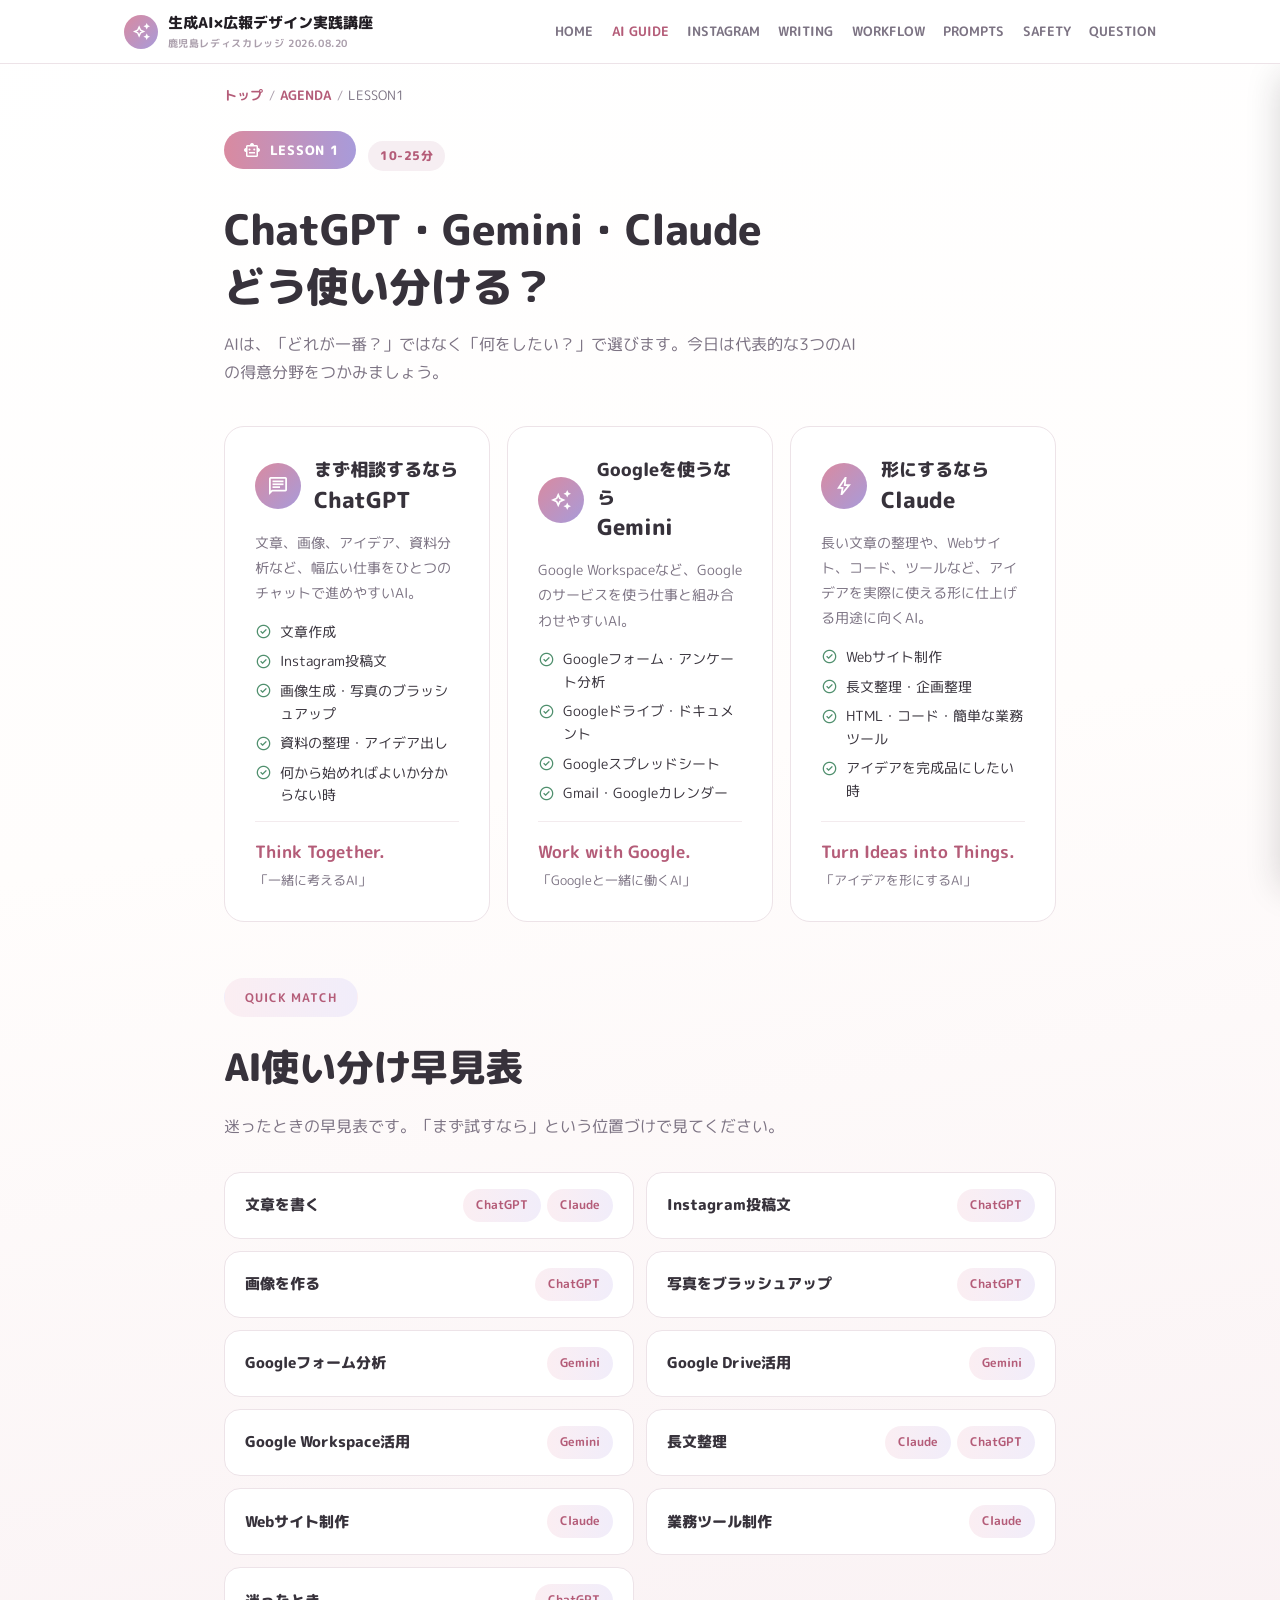
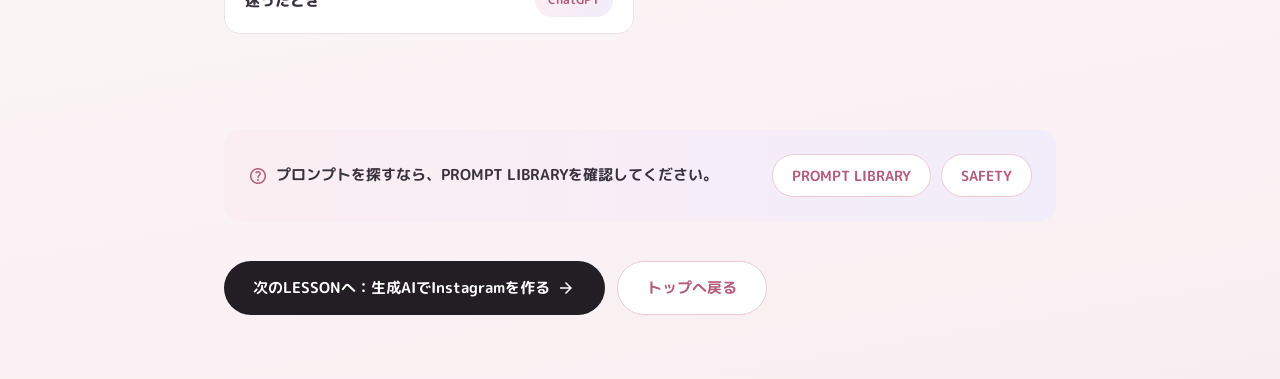
==== courses/01-ai-guide.html @ af12abef "v2" ====
<!DOCTYPE html>
<html lang="ja">
<head>
<meta charset="UTF-8">
<meta name="viewport" content="width=device-width, initial-scale=1.0, viewport-fit=cover">
<title>LESSON1 ChatGPT・Gemini・Claude どう使い分ける？ | 生成AI×広報デザイン実践講座（鹿児島レディスカレッジ）</title>
<link rel="preconnect" href="https://fonts.googleapis.com">
<link href="https://fonts.googleapis.com/css2?family=M+PLUS+Rounded+1c:wght@400;500;700;800&family=Material+Symbols+Outlined" rel="stylesheet">
<link rel="stylesheet" href="../style.css">
</head>
<body>

  <!-- ===== オープニング演出（sessionStorageで1回だけ表示） ===== -->
  <div id="splash" class="splash-overlay" role="dialog" aria-label="オープニング">
    <p class="splash-text">LESSON 1<span class="splash-sub">ChatGPT・Gemini・Claude どう使い分ける？</span></p>
  </div>

  <div id="copy-announcer" aria-live="polite" class="sr-only"></div>

  <header class="site-header">
    <div class="wrap">
      <a href="../index.html" class="site-logo">
        <span class="logo-icon"><span class="material-symbols-outlined" aria-hidden="true">auto_awesome</span></span>
        <span>生成AI×広報デザイン実践講座<span class="sub">鹿児島レディスカレッジ 2026.08.20</span></span>
      </a>
      <nav class="header-nav" aria-label="メインメニュー">
        <a href="../index.html">HOME</a>
        <a href="01-ai-guide.html" class="active">AI GUIDE</a>
        <a href="02-instagram.html">INSTAGRAM</a>
        <a href="03-writing.html">WRITING</a>
        <a href="04-workflow.html">WORKFLOW</a>
        <a href="../index.html#prompts">PROMPTS</a>
        <a href="../index.html#safety">SAFETY</a>
        <a href="../index.html#question">QUESTION</a>
      </nav>
      <button type="button" id="menuBtn" class="menu-btn" aria-expanded="false" aria-controls="mobileNav" aria-label="メニューを開く">
        <span class="material-symbols-outlined" aria-hidden="true">menu</span>
      </button>
    </div>
  </header>

  <div id="navOverlay" class="nav-overlay"></div>
  <nav id="mobileNav" class="mobile-nav" aria-label="モバイルメニュー">
    <div style="display:flex;justify-content:flex-end;margin-bottom:1rem;">
      <button type="button" id="navCloseBtn" class="menu-btn" aria-label="メニューを閉じる">
        <span class="material-symbols-outlined" aria-hidden="true">close</span>
      </button>
    </div>
    <a href="../index.html"><span class="material-symbols-outlined" aria-hidden="true">home</span>HOME</a>
    <a href="../index.html#agenda"><span class="material-symbols-outlined" aria-hidden="true">schedule</span>AGENDA</a>
    <a href="01-ai-guide.html"><span class="material-symbols-outlined" aria-hidden="true">smart_toy</span>AI GUIDE</a>
    <a href="02-instagram.html"><span class="material-symbols-outlined" aria-hidden="true">photo_camera</span>INSTAGRAM</a>
    <a href="03-writing.html"><span class="material-symbols-outlined" aria-hidden="true">edit_note</span>WRITING</a>
    <a href="04-workflow.html"><span class="material-symbols-outlined" aria-hidden="true">groups</span>WORKFLOW</a>
    <a href="05-improve.html"><span class="material-symbols-outlined" aria-hidden="true">trending_up</span>自分の仕事を改善</a>
    <a href="../index.html#prompts"><span class="material-symbols-outlined" aria-hidden="true">content_copy</span>PROMPT LIBRARY</a>
    <a href="../index.html#safety"><span class="material-symbols-outlined" aria-hidden="true">shield</span>SAFETY</a>
    <a href="../index.html#question"><span class="material-symbols-outlined" aria-hidden="true">help</span>QUESTION</a>
  </nav>

  <div class="wrap">
    <p class="breadcrumb">
      <a href="../index.html">トップ</a><span class="sep">/</span>
      <a href="../index.html#agenda">AGENDA</a><span class="sep">/</span>
      <span>LESSON1</span>
    </p>
  </div>

  <section class="course-hero">
    <div class="wrap">
      <span class="course-num-badge"><span class="material-symbols-outlined" aria-hidden="true">smart_toy</span>LESSON 1</span>
      <span class="agenda-time">10-25分</span>
      <h1>ChatGPT・Gemini・Claude<br>どう使い分ける？</h1>
      <p class="section-lead" style="margin-top:1rem;">AIは、「どれが一番？」ではなく「何をしたい？」で選びます。今日は代表的な3つのAIの得意分野をつかみましょう。</p>
    </div>
  </section>

  <div class="wrap">
    <div class="grid grid-3 reveal">
      <div class="card card-hover ai-card">
        <div class="ai-card-head">
          <span class="material-symbols-outlined" aria-hidden="true">chat</span>
          <h3>まず相談するなら<span class="name">ChatGPT</span></h3>
        </div>
        <p class="desc">文章、画像、アイデア、資料分析など、幅広い仕事をひとつのチャットで進めやすいAI。</p>
        <ul class="use-list">
          <li><span class="material-symbols-outlined" aria-hidden="true">check_circle</span>文章作成</li>
          <li><span class="material-symbols-outlined" aria-hidden="true">check_circle</span>Instagram投稿文</li>
          <li><span class="material-symbols-outlined" aria-hidden="true">check_circle</span>画像生成・写真のブラッシュアップ</li>
          <li><span class="material-symbols-outlined" aria-hidden="true">check_circle</span>資料の整理・アイデア出し</li>
          <li><span class="material-symbols-outlined" aria-hidden="true">check_circle</span>何から始めればよいか分からない時</li>
        </ul>
        <div class="key-phrase">
          <p class="en">Think Together.</p>
          <p class="jp">「一緒に考えるAI」</p>
        </div>
      </div>

      <div class="card card-hover ai-card">
        <div class="ai-card-head">
          <span class="material-symbols-outlined" aria-hidden="true">auto_awesome</span>
          <h3>Googleを使うなら<span class="name">Gemini</span></h3>
        </div>
        <p class="desc">Google Workspaceなど、Googleのサービスを使う仕事と組み合わせやすいAI。</p>
        <ul class="use-list">
          <li><span class="material-symbols-outlined" aria-hidden="true">check_circle</span>Googleフォーム・アンケート分析</li>
          <li><span class="material-symbols-outlined" aria-hidden="true">check_circle</span>Googleドライブ・ドキュメント</li>
          <li><span class="material-symbols-outlined" aria-hidden="true">check_circle</span>Googleスプレッドシート</li>
          <li><span class="material-symbols-outlined" aria-hidden="true">check_circle</span>Gmail・Googleカレンダー</li>
        </ul>
        <div class="key-phrase">
          <p class="en">Work with Google.</p>
          <p class="jp">「Googleと一緒に働くAI」</p>
        </div>
      </div>

      <div class="card card-hover ai-card">
        <div class="ai-card-head">
          <span class="material-symbols-outlined" aria-hidden="true">bolt</span>
          <h3>形にするなら<span class="name">Claude</span></h3>
        </div>
        <p class="desc">長い文章の整理や、Webサイト、コード、ツールなど、アイデアを実際に使える形に仕上げる用途に向くAI。</p>
        <ul class="use-list">
          <li><span class="material-symbols-outlined" aria-hidden="true">check_circle</span>Webサイト制作</li>
          <li><span class="material-symbols-outlined" aria-hidden="true">check_circle</span>長文整理・企画整理</li>
          <li><span class="material-symbols-outlined" aria-hidden="true">check_circle</span>HTML・コード・簡単な業務ツール</li>
          <li><span class="material-symbols-outlined" aria-hidden="true">check_circle</span>アイデアを完成品にしたい時</li>
        </ul>
        <div class="key-phrase">
          <p class="en">Turn Ideas into Things.</p>
          <p class="jp">「アイデアを形にするAI」</p>
        </div>
      </div>
    </div>

    <section id="match" class="block">
      <div class="section-head reveal">
        <p class="badge badge-solid">Quick Match</p>
        <h2 class="section-title">AI使い分け早見表</h2>
        <p class="section-lead">迷ったときの早見表です。「まず試すなら」という位置づけで見てください。</p>
      </div>
      <div class="match-grid reveal">
        <div class="match-card"><span class="match-task">文章を書く</span><span class="match-ai"><span class="tool-pill">ChatGPT</span><span class="tool-pill">Claude</span></span></div>
        <div class="match-card"><span class="match-task">Instagram投稿文</span><span class="match-ai"><span class="tool-pill">ChatGPT</span></span></div>
        <div class="match-card"><span class="match-task">画像を作る</span><span class="match-ai"><span class="tool-pill">ChatGPT</span></span></div>
        <div class="match-card"><span class="match-task">写真をブラッシュアップ</span><span class="match-ai"><span class="tool-pill">ChatGPT</span></span></div>
        <div class="match-card"><span class="match-task">Googleフォーム分析</span><span class="match-ai"><span class="tool-pill">Gemini</span></span></div>
        <div class="match-card"><span class="match-task">Google Drive活用</span><span class="match-ai"><span class="tool-pill">Gemini</span></span></div>
        <div class="match-card"><span class="match-task">Google Workspace活用</span><span class="match-ai"><span class="tool-pill">Gemini</span></span></div>
        <div class="match-card"><span class="match-task">長文整理</span><span class="match-ai"><span class="tool-pill">Claude</span><span class="tool-pill">ChatGPT</span></span></div>
        <div class="match-card"><span class="match-task">Webサイト制作</span><span class="match-ai"><span class="tool-pill">Claude</span></span></div>
        <div class="match-card"><span class="match-task">業務ツール制作</span><span class="match-ai"><span class="tool-pill">Claude</span></span></div>
        <div class="match-card"><span class="match-task">迷ったとき</span><span class="match-ai"><span class="tool-pill">ChatGPT</span></span></div>
      </div>
    </section>

    <div class="help-banner">
      <p><span class="material-symbols-outlined" aria-hidden="true">help</span>プロンプトを探すなら、PROMPT LIBRARYを確認してください。</p>
      <div style="display:flex;gap:0.6rem;flex-wrap:wrap;">
        <a href="../index.html#prompts" class="btn btn-outline btn-sm">PROMPT LIBRARY</a>
        <a href="../index.html#safety" class="btn btn-outline btn-sm">SAFETY</a>
      </div>
    </div>

    <div class="page-nav">
      <a href="02-instagram.html" class="btn btn-primary">次のLESSONへ：生成AIでInstagramを作る<span class="material-symbols-outlined" aria-hidden="true">arrow_forward</span></a>
      <a href="../index.html" class="btn btn-outline">トップへ戻る</a>
    </div>
  </div>

  <nav class="bottom-nav" aria-label="下部メニュー">
    <a href="../index.html"><span class="material-symbols-outlined" aria-hidden="true">home</span>HOME</a>
    <a href="01-ai-guide.html" class="active"><span class="material-symbols-outlined" aria-hidden="true">smart_toy</span>AI GUIDE</a>
    <a href="../index.html#prompts"><span class="material-symbols-outlined" aria-hidden="true">content_copy</span>PROMPTS</a>
    <a href="../index.html#safety"><span class="material-symbols-outlined" aria-hidden="true">shield</span>SAFETY</a>
    <a href="../index.html#question"><span class="material-symbols-outlined" aria-hidden="true">help</span>QUESTION</a>
  </nav>

  <button type="button" id="backToTop" class="back-to-top" aria-label="トップへ戻る">
    <span class="material-symbols-outlined" aria-hidden="true">arrow_upward</span>
  </button>

  <div id="toast" class="toast" role="status">
    <span class="material-symbols-outlined" aria-hidden="true">check_circle</span>
    <span class="toast-label">コピーしました</span>
  </div>

  <script src="../script.js"></script>
</body>
</html>
---- style.css ----
/* ============================================================
   鹿児島レディスカレッジ 職員研修「スマホ1台でできる！
   生成AI×広報デザイン実践講座」共通スタイル
   ------------------------------------------------------------
   ベースの設計思想（変数管理・カードの浮き上がり・pillボタン・
   レスポンシブ規則・タップ領域確保）は、以前制作した研修ポータル
   サイトのデザインシステムを踏襲しています。
   配色を変更したい場合は、下の「配色設定」の変数だけを
   書き換えれば全体に反映されます。
   ============================================================ */

/* ------------------------------------------------------------
   配色設定（ここを変更すると全体の色が変わります）
   ------------------------------------------------------------ */
:root {
  --color-bg-start: #ffffff;
  --color-bg-mid: #fffdfc;
  --color-bg-end: #f8eef1;      /* うっすらローズ */

  --color-ink: #221e24;          /* 濃い文字・ボタン背景 */
  --color-text: #37323b;         /* 本文文字 */
  --color-text-sub: #7c7383;     /* 補足文字 */
  --color-text-faint: #ab9fac;   /* さらに薄い文字 */

  --color-rose: #d98aa0;         /* メインアクセント（ローズ） */
  --color-rose-deep: #b45c78;    /* 濃いローズ（リンク・強調） */
  --color-lavender: #a89bda;     /* サブアクセント（ラベンダー） */
  --color-beige: #ecdfcd;        /* ベージュ */
  --color-greige: #cdbfae;       /* グレージュ */

  --color-border: #ede3e8;
  --color-border-soft: #f3ebee;
  --color-card-bg: #ffffff;
  --color-panel-bg: #faf5f6;
  --color-pill-bg: #f6eef2;

  --color-caution-bg: #fff8e6;
  --color-caution-border: #f3d98b;
  --color-caution-text: #6b5518;
  --color-caution-icon: #b5860b;

  --color-success: #4f8f6d;

  --radius-lg: 1.25rem;
  --radius-md: 1rem;
  --radius-sm: 0.75rem;
  --radius-full: 9999px;

  --header-height: 64px;
  --bottom-nav-height: 64px;

  --font-base: 'M PLUS Rounded 1c', 'Hiragino Maru Gothic ProN', 'Hiragino Sans', sans-serif;
  /* 英字の見出し・ヒーローコピーも、サイト全体と同じ丸ゴシックに統一 */
  --font-display: var(--font-base);

  --color-curtain: var(--color-lavender); /* スプラッシュ幕：サイトのラベンダーと同色（単色） */
  --color-curtain-accent: #ffd9a0;  /* スプラッシュ中央文字の差し色（目立たせる） */
}

/* ------------------------------------------------------------
   基本設定
   ------------------------------------------------------------ */
* { box-sizing: border-box; }
html {
  scroll-behavior: smooth;
}
@media (prefers-reduced-motion: reduce) {
  html { scroll-behavior: auto; }
  *, *::before, *::after {
    animation-duration: 0.001ms !important;
    animation-iteration-count: 1 !important;
    transition-duration: 0.001ms !important;
    scroll-behavior: auto !important;
  }
}

body {
  margin: 0;
  font-family: var(--font-base);
  background: linear-gradient(170deg, var(--color-bg-start) 0%, var(--color-bg-mid) 40%, var(--color-bg-end) 100%);
  color: var(--color-text);
  font-size: 16px;
  line-height: 1.75;
  overflow-x: hidden;
  width: 100%;
  padding-bottom: var(--bottom-nav-height);
}
@media (min-width: 900px) {
  body { padding-bottom: 0; }
}

img { max-width: 100%; display: block; }
a { color: inherit; text-decoration: none; }
button { font-family: inherit; }
ul, ol { margin: 0; padding: 0; }
h1, h2, h3, h4, p { margin: 0; }

.material-symbols-outlined {
  font-family: 'Material Symbols Outlined';
  font-weight: normal;
  font-style: normal;
  font-size: 20px;
  line-height: 1;
  vertical-align: middle;
}

[id] {
  scroll-margin-top: calc(var(--header-height) + 16px);
}

.wrap {
  max-width: 880px;
  margin: 0 auto;
  padding: 0 1.5rem;
}

a:focus-visible,
button:focus-visible,
[tabindex]:focus-visible {
  outline: 3px solid var(--color-rose-deep);
  outline-offset: 2px;
  border-radius: 6px;
}

.sr-only {
  position: absolute;
  width: 1px; height: 1px;
  padding: 0; margin: -1px;
  overflow: hidden;
  clip: rect(0,0,0,0);
  white-space: nowrap;
  border: 0;
}

/* ------------------------------------------------------------
   スクロールで浮き上がる演出（軽量：IntersectionObserverで.inを付与）
   ------------------------------------------------------------ */
.reveal {
  opacity: 0;
  transform: translateY(18px);
  transition: opacity .6s ease, transform .6s cubic-bezier(.22,1,.36,1);
}
.reveal.in { opacity: 1; transform: translateY(0); }
@media (prefers-reduced-motion: reduce) {
  .reveal { opacity: 1; transform: none; transition: none; }
}

/* ------------------------------------------------------------
   バッジ・見出しパターン
   ------------------------------------------------------------ */
.badge {
  display: inline-block;
  font-size: 0.75rem;
  font-weight: 700;
  letter-spacing: 0.08em;
  text-transform: uppercase;
  color: var(--color-rose-deep);
  background: #ffffff;
  border: 1px solid var(--color-border);
  padding: 0.5rem 1.25rem;
  border-radius: var(--radius-full);
  margin-bottom: 1rem;
}
.badge.badge-solid {
  background: linear-gradient(90deg, #fbeef2 0%, #f1edfa 100%);
  border-color: transparent;
  color: var(--color-rose-deep);
}

.section-head { margin-bottom: 2rem; }
.section-title {
  font-size: clamp(1.6rem, 4vw, 2.4rem);
  font-weight: 800;
  letter-spacing: -0.02em;
  margin-bottom: 0.75rem;
}
.section-title-en {
  font-family: var(--font-display);
  font-weight: 600;
  font-size: clamp(2.1rem, 7vw, 3.6rem);
  letter-spacing: -0.01em;
  line-height: 1.08;
  color: var(--color-ink);
  margin-bottom: 0.85rem;
}
.section-title-en span { display: block; }
.section-lead {
  color: var(--color-text-sub);
  font-size: 1rem;
  max-width: 640px;
}

section.block {
  padding: 3.5rem 0;
}
section.block + section.block {
  border-top: 1px solid var(--color-border-soft);
}
section.block.panel {
  background: var(--color-panel-bg);
}

/* ------------------------------------------------------------
   固定ヘッダー
   ------------------------------------------------------------ */
.site-header {
  position: fixed;
  top: 0; left: 0; right: 0;
  height: var(--header-height);
  background: rgba(255,255,255,0.92);
  backdrop-filter: blur(8px);
  -webkit-backdrop-filter: blur(8px);
  border-bottom: 1px solid var(--color-border);
  z-index: 500;
  display: flex;
  align-items: center;
}
.site-header .wrap {
  max-width: 1080px;
  width: 100%;
  display: flex;
  align-items: center;
  justify-content: space-between;
  gap: 1rem;
}
.site-logo {
  display: flex;
  align-items: center;
  gap: 0.6rem;
  font-weight: 800;
  font-size: 0.92rem;
  color: var(--color-ink);
  min-height: 44px;
}
.site-logo .logo-icon {
  display: inline-flex;
  align-items: center;
  justify-content: center;
  width: 34px; height: 34px;
  border-radius: var(--radius-full);
  background: linear-gradient(135deg, var(--color-rose), var(--color-lavender));
  color: #fff;
  flex-shrink: 0;
}
.site-logo .logo-icon .material-symbols-outlined { font-size: 19px; color: #fff; }
.site-logo span.sub {
  display: block;
  font-size: 0.64rem;
  font-weight: 600;
  color: var(--color-text-faint);
  letter-spacing: 0.06em;
}

.header-nav {
  display: none;
}
.menu-btn {
  display: inline-flex;
  align-items: center;
  justify-content: center;
  width: 44px; height: 44px;
  border-radius: var(--radius-full);
  border: 1px solid var(--color-border);
  background: #ffffff;
  cursor: pointer;
}

@media (min-width: 900px) {
  .header-nav {
    display: flex;
    align-items: center;
    gap: 1.15rem;
    font-size: 0.8rem;
    font-weight: 700;
  }
  .header-nav a {
    color: var(--color-text-sub);
    min-height: 44px;
    display: inline-flex;
    align-items: center;
    white-space: nowrap;
  }
  .header-nav a:hover, .header-nav a.active { color: var(--color-rose-deep); }
  .menu-btn { display: none; }
}

.mobile-nav {
  position: fixed;
  top: var(--header-height);
  right: 0;
  width: min(320px, 84vw);
  bottom: 0;
  background: #ffffff;
  border-left: 1px solid var(--color-border);
  box-shadow: -12px 0 32px -12px rgba(34,30,36,0.18);
  transform: translateX(100%);
  transition: transform .3s cubic-bezier(.34,1.06,.64,1);
  z-index: 499;
  padding: 1.5rem;
  overflow-y: auto;
}
.mobile-nav.open { transform: translateX(0); }
.mobile-nav a {
  display: flex;
  align-items: center;
  gap: 0.5rem;
  min-height: 48px;
  font-weight: 700;
  font-size: 0.95rem;
  color: var(--color-text);
  border-bottom: 1px solid var(--color-border-soft);
}
.mobile-nav a .material-symbols-outlined { color: var(--color-rose-deep); }
.nav-overlay {
  position: fixed;
  inset: 0;
  background: rgba(34,30,36,0.35);
  z-index: 498;
  opacity: 0;
  pointer-events: none;
  transition: opacity .3s ease;
}
.nav-overlay.open { opacity: 1; pointer-events: auto; }

/* ------------------------------------------------------------
   モバイル下部固定ナビ（ポータル用・研修後も常時アクセス）
   ------------------------------------------------------------ */
.bottom-nav {
  position: fixed;
  left: 0; right: 0; bottom: 0;
  height: var(--bottom-nav-height);
  background: rgba(255,255,255,0.96);
  backdrop-filter: blur(8px);
  -webkit-backdrop-filter: blur(8px);
  border-top: 1px solid var(--color-border);
  display: flex;
  z-index: 480;
  padding-bottom: env(safe-area-inset-bottom, 0);
}
.bottom-nav a {
  flex: 1;
  display: flex;
  flex-direction: column;
  align-items: center;
  justify-content: center;
  gap: 0.15rem;
  font-size: 0.62rem;
  font-weight: 700;
  color: var(--color-text-faint);
  min-height: 44px;
}
.bottom-nav a .material-symbols-outlined { font-size: 22px; }
.bottom-nav a.active { color: var(--color-rose-deep); }
@media (min-width: 900px) {
  .bottom-nav { display: none; }
}

/* ------------------------------------------------------------
   スプラッシュ演出（幕が下から上へ流れて消える／全ページ共通）
   sessionStorageでページごとに同一セッション中は一度だけ表示する。
   ------------------------------------------------------------ */
.splash-overlay {
  position: fixed;
  inset: 0;
  z-index: 9999;
  background: var(--color-curtain);
  display: flex;
  align-items: center;
  justify-content: center;
  flex-direction: column;
  gap: 1.75rem;
  transform: translateY(0);
  transition: transform .6s cubic-bezier(.65,0,.35,1);
}
.splash-overlay.hide {
  transform: translateY(-100%);
  pointer-events: none;
}
.splash-text {
  color: #ffffff;
  font-weight: 800;
  font-size: clamp(1.3rem, 4vw, 2.1rem);
  letter-spacing: 0.02em;
  text-align: center;
  text-shadow: 0 2px 14px rgba(30,22,58,0.45);
  opacity: 0;
  transform: translateY(24px);
  transition: opacity .6s ease, transform .6s ease;
  padding: 0 1.5rem;
}
.splash-overlay.show .splash-text { opacity: 1; transform: translateY(0); }
.splash-sub {
  display: block;
  margin-top: .7rem;
  font-size: .82rem;
  font-weight: 700;
  color: var(--color-curtain-accent);
  letter-spacing: 0.08em;
}

/* ------------------------------------------------------------
   ヒーロー
   ------------------------------------------------------------ */
.hero {
  padding: calc(var(--header-height) + 2.75rem) 0 3rem;
}
.hero-eyebrow {
  font-family: var(--font-display);
  font-size: 0.85rem;
  font-weight: 500;
  letter-spacing: 0.08em;
  color: var(--color-text-sub);
  margin-bottom: 1.75rem;
  opacity: 0;
  transform: translateY(10px);
  transition: opacity .7s ease .1s, transform .7s ease .1s;
}
.hero-eyebrow span { display: block; }
.hero-eyebrow .date { color: var(--color-text-faint); }

.hero-title-en {
  font-family: var(--font-display);
  font-weight: 600;
  font-size: clamp(2.6rem, 11vw, 5.6rem);
  letter-spacing: -0.02em;
  /* 1.04だと丸ゴシックのディセンダー（g/y等の下がり)がPCの大きな文字サイズで
     見切れるため、行間に少し余裕を持たせる */
  line-height: 1.22;
  padding-bottom: 0.05em;
}
.hero-title-en .hl {
  display: block;
  color: var(--color-ink);
  opacity: 0;
  transform: translateY(22px);
  transition: opacity .8s cubic-bezier(.22,1,.36,1), transform .8s cubic-bezier(.22,1,.36,1);
}
.hero-title-en .hl.line2 {
  margin-top: 0.35em;
  background: linear-gradient(90deg, var(--color-rose-deep), var(--color-lavender));
  -webkit-background-clip: text;
  background-clip: text;
  color: transparent;
  transition-delay: .12s;
}
.hero.is-ready .hero-eyebrow,
.hero.is-ready .hero-title-en .hl {
  opacity: 1;
  transform: translateY(0);
}

.hero-jp-title {
  font-size: clamp(1.15rem, 3.4vw, 1.55rem);
  font-weight: 800;
  color: var(--color-ink);
  margin-top: 1.9rem;
  line-height: 1.55;
}
.hero-copy {
  color: var(--color-text-sub);
  font-size: 0.98rem;
  max-width: 560px;
  margin-top: 1rem;
  margin-bottom: 2rem;
}
.hero-actions {
  display: flex;
  flex-wrap: wrap;
  gap: 0.75rem;
}

@media (prefers-reduced-motion: reduce) {
  .hero-eyebrow, .hero-title-en .hl { opacity: 1 !important; transform: none !important; }
}

/* ------------------------------------------------------------
   Today's Goal（ヒーロー直下の帯）
   ------------------------------------------------------------ */
.goal-strip {
  background: var(--color-ink);
  color: #fff;
  border-radius: var(--radius-lg);
  padding: 2rem 1.75rem;
  display: flex;
  flex-direction: column;
  gap: 0.4rem;
}
.goal-strip .eyebrow {
  font-family: var(--font-display);
  font-size: 0.78rem;
  letter-spacing: 0.14em;
  text-transform: uppercase;
  color: rgba(255,255,255,0.55);
}
.goal-strip .not-line {
  color: rgba(255,255,255,0.6);
  font-size: 0.95rem;
  text-decoration: line-through;
  text-decoration-color: rgba(255,255,255,0.35);
}
.goal-strip .do-line {
  font-size: clamp(1.2rem, 3.6vw, 1.6rem);
  font-weight: 800;
  line-height: 1.6;
  background: linear-gradient(90deg, #f3b4c4, #c6b6f2);
  -webkit-background-clip: text;
  background-clip: text;
  color: transparent;
}

/* ------------------------------------------------------------
   ボタン
   ------------------------------------------------------------ */
.btn {
  display: inline-flex;
  align-items: center;
  justify-content: center;
  gap: 0.4rem;
  min-height: 48px;
  padding: 0.8rem 1.8rem;
  border-radius: var(--radius-full);
  font-weight: 700;
  font-size: 0.95rem;
  border: none;
  cursor: pointer;
  transition: transform .22s cubic-bezier(.34,1.56,.64,1), box-shadow .22s ease, background .2s ease;
  will-change: transform;
}
.btn:hover { transform: translateY(-3px); box-shadow: 0 10px 20px -8px rgba(180,92,120,0.35); }
.btn.lift { transform: translateY(-6px) scale(1.03); box-shadow: 0 16px 28px -8px rgba(180,92,120,0.4); }
.btn-primary { background: var(--color-ink); color: #ffffff; }
.btn-primary:hover { background: #37303c; }
.btn-outline {
  background: #ffffff;
  color: var(--color-rose-deep);
  border: 1.5px solid #ecc9d5;
}
.btn-outline:hover { background: linear-gradient(90deg,#fdf1f4 0%,#f4f0fb 100%); }
.btn-sm { min-height: 40px; padding: 0.55rem 1.2rem; font-size: 0.85rem; }
.btn-lg { min-height: 56px; padding: 1rem 2.2rem; font-size: 1.02rem; }

/* ------------------------------------------------------------
   カード共通・浮き上がり演出
   ------------------------------------------------------------ */
.card {
  background: var(--color-card-bg);
  border: 1px solid var(--color-border);
  border-radius: var(--radius-lg);
  padding: 1.75rem;
}
.card-hover {
  transition: transform .25s cubic-bezier(.34,1.56,.64,1), box-shadow .25s ease, border-color .25s ease;
}
.card-hover:hover, .card-hover:focus-visible {
  transform: translateY(-6px);
  box-shadow: 0 20px 32px -14px rgba(180,92,120,0.25);
  border-color: #ecc9d5;
}

.grid { display: grid; gap: 1.1rem; }
.grid-2 { grid-template-columns: 1fr; }
.grid-3 { grid-template-columns: 1fr; }
.grid-4 { grid-template-columns: 1fr; }
.grid-6 { grid-template-columns: repeat(2, 1fr); }
@media (min-width: 640px) {
  .grid-2 { grid-template-columns: 1fr 1fr; }
  .grid-4 { grid-template-columns: 1fr 1fr; }
  .grid-6 { grid-template-columns: repeat(3, 1fr); }
}
@media (min-width: 900px) {
  .grid-3 { grid-template-columns: repeat(3, 1fr); }
  .grid-4 { grid-template-columns: repeat(4, 1fr); }
  .grid-6 { grid-template-columns: repeat(6, 1fr); }
}

/* ------------------------------------------------------------
   パンくずリスト（レッスンページ）
   ------------------------------------------------------------ */
.breadcrumb {
  padding-top: calc(var(--header-height) + 1.25rem);
  font-size: 0.82rem;
  color: var(--color-text-sub);
  display: flex;
  flex-wrap: wrap;
  align-items: center;
  gap: 0.35rem;
}
.breadcrumb a { color: var(--color-rose-deep); font-weight: 700; }
.breadcrumb .sep { color: var(--color-text-faint); }

/* ------------------------------------------------------------
   レッスンページ ヒーロー
   ------------------------------------------------------------ */
.course-hero { padding: 1.5rem 0 2.5rem; }
.course-hero .course-num-badge {
  display: inline-flex;
  align-items: center;
  gap: 0.5rem;
  background: linear-gradient(90deg, var(--color-rose), var(--color-lavender));
  color: #fff;
  font-weight: 800;
  font-size: 0.8rem;
  letter-spacing: 0.06em;
  padding: 0.5rem 1.1rem;
  border-radius: var(--radius-full);
  margin-bottom: 1.25rem;
  margin-right: 0.5rem;
}
.course-hero h1 {
  font-size: clamp(1.7rem, 4.5vw, 2.6rem);
  font-weight: 800;
  letter-spacing: -0.02em;
  line-height: 1.35;
  margin-top: 0.75rem;
}

/* ------------------------------------------------------------
   ページ下部ナビ（次のレッスン／トップへ）
   ------------------------------------------------------------ */
.page-nav {
  display: flex;
  flex-wrap: wrap;
  gap: 0.75rem;
  padding: 2.5rem 0 4rem;
}

/* ------------------------------------------------------------
   声（アンケートニーズ）チップ
   ------------------------------------------------------------ */
.voice-grid {
  display: flex;
  flex-wrap: wrap;
  gap: 0.6rem;
}
.voice-chip {
  display: inline-flex;
  align-items: center;
  gap: 0.4rem;
  background: #ffffff;
  border: 1px solid var(--color-border);
  color: var(--color-text);
  font-size: 0.85rem;
  font-weight: 700;
  padding: 0.6rem 1.05rem;
  border-radius: var(--radius-full);
}
.voice-chip .material-symbols-outlined { font-size: 16px; color: var(--color-rose-deep); }
.voice-chip.strong {
  background: linear-gradient(90deg, #fbeef2 0%, #f1edfa 100%);
  border-color: transparent;
  color: var(--color-rose-deep);
}

/* ------------------------------------------------------------
   講師紹介
   ------------------------------------------------------------ */
.instructor-card {
  padding: 2rem;
}
.instructor-flex {
  display: flex;
  flex-direction: column;
  gap: 1.75rem;
}
@media (min-width: 720px) {
  .instructor-flex { flex-direction: row; align-items: flex-start; }
}
.instructor-photo {
  position: relative;
  width: 160px; height: 160px;
  border-radius: var(--radius-full);
  background: var(--color-pill-bg);
  border: 1px solid var(--color-border);
  flex-shrink: 0;
  margin: 0 auto;
  display: flex;
  align-items: center;
  justify-content: center;
  color: var(--color-text-faint);
  font-size: 2.4rem;
  overflow: hidden;
}
.instructor-photo img {
  width: 100%; height: 100%;
  object-fit: cover;
}
.avatar-fallback-icon {
  display: none;
  position: absolute;
  inset: 0;
  align-items: center;
  justify-content: center;
}
@media (min-width: 720px) { .instructor-photo { margin: 0; } }
.instructor-name { font-size: 1.5rem; font-weight: 800; margin-bottom: 0.25rem; }
.instructor-name .yomi { font-size: 0.9rem; font-weight: 500; color: var(--color-text-faint); }
.instructor-role { color: var(--color-text-sub); font-size: 0.9rem; margin-bottom: 1rem; }
.badge-row { display: flex; flex-wrap: wrap; align-items: center; gap: 0.6rem; margin-bottom: 0.75rem; }
.pill-row { display: flex; flex-wrap: wrap; gap: 0.5rem; margin-bottom: 1.25rem; }
.grad-pill {
  display: inline-flex;
  align-items: center;
  background: linear-gradient(90deg, #fbeef2 0%, #f1edfa 100%);
  color: var(--color-rose-deep);
  font-size: 0.78rem;
  font-weight: 700;
  padding: 0.45rem 1rem;
  border-radius: var(--radius-full);
}
.badge-img { height: 88px; width: auto; }
.badge-img-round { height: 64px; width: 64px; border-radius: var(--radius-full); object-fit: cover; }
.instructor-bio { color: var(--color-text); font-size: 0.92rem; line-height: 1.85; margin-bottom: 1rem; }
.quote-box {
  background: linear-gradient(90deg, #fbeef2 0%, #f1edfa 100%);
  border-radius: var(--radius-sm);
  padding: 1.1rem 1.3rem;
  font-weight: 700;
  font-size: 0.92rem;
}

/* ------------------------------------------------------------
   著作紹介
   ------------------------------------------------------------ */
.book-card {
  padding: 2rem;
  display: flex;
  flex-direction: column;
  gap: 2rem;
}
@media (min-width: 720px) {
  .book-card { flex-direction: row; align-items: flex-start; }
}
.book-cover {
  position: relative;
  width: 192px;
  border-radius: var(--radius-sm);
  box-shadow: 0 8px 20px -10px rgba(74,61,122,0.35);
  background: var(--color-pill-bg);
  border: 1px solid var(--color-border);
  flex-shrink: 0;
  margin: 0 auto;
  display: flex;
  align-items: center;
  justify-content: center;
  color: var(--color-text-faint);
  font-size: 1.8rem;
  overflow: hidden;
}
.book-cover img { width: 100%; height: auto; display: block; object-fit: contain; }
@media (min-width: 720px) { .book-cover { margin: 0; } }
.book-info h3 { font-size: 1.4rem; font-weight: 800; margin-bottom: 0.6rem; line-height: 1.4; }
.book-info .publisher { color: var(--color-text-sub); font-size: 0.88rem; margin-bottom: 1rem; line-height: 1.8; }
.book-info .publisher strong { color: var(--color-ink); }
.book-info .desc { list-style: none; font-size: 0.9rem; color: var(--color-text); line-height: 1.9; margin-bottom: 1.5rem; display: flex; flex-direction: column; gap: 0.15rem; }
.book-info .desc li { display: flex; gap: 0.5rem; }
.book-info .desc li .label { font-weight: 700; flex-shrink: 0; }

/* ------------------------------------------------------------
   アジェンダカード（LESSON一覧）
   ------------------------------------------------------------ */
.agenda-card {
  padding: 1.5rem;
  display: flex;
  flex-direction: column;
  gap: 0.6rem;
}
.agenda-time {
  display: inline-flex;
  align-self: flex-start;
  font-size: 0.72rem;
  font-weight: 800;
  letter-spacing: 0.04em;
  color: var(--color-rose-deep);
  background: var(--color-pill-bg);
  padding: 0.3rem 0.75rem;
  border-radius: var(--radius-full);
}
.agenda-label {
  font-family: var(--font-display);
  font-size: 0.78rem;
  letter-spacing: 0.1em;
  text-transform: uppercase;
  color: var(--color-text-faint);
  margin-top: 0.35rem;
}
.agenda-card h3 { font-size: 1.1rem; font-weight: 800; margin-top: 0.15rem; line-height: 1.5; }
.agenda-card p.desc { color: var(--color-text-sub); font-size: 0.87rem; }
.agenda-card .btn { align-self: flex-start; margin-top: 0.35rem; }

/* ------------------------------------------------------------
   AIツールカード（ChatGPT / Gemini / Claude）
   ------------------------------------------------------------ */
.ai-card {
  padding: 1.85rem;
  display: flex;
  flex-direction: column;
  gap: 0.9rem;
}
.ai-card-head {
  display: flex;
  align-items: center;
  gap: 0.85rem;
}
.ai-card-head .material-symbols-outlined {
  width: 46px; height: 46px;
  border-radius: var(--radius-full);
  background: linear-gradient(135deg, var(--color-rose), var(--color-lavender));
  color: #fff;
  display: flex; align-items: center; justify-content: center;
  font-size: 22px;
  flex-shrink: 0;
}
.ai-card h3 { font-size: 1.15rem; font-weight: 800; line-height: 1.5; }
.ai-card h3 .name { display: block; font-size: 1.35rem; }
.ai-card p.desc { color: var(--color-text-sub); font-size: 0.9rem; }
.ai-card .use-list { list-style: none; display: flex; flex-direction: column; gap: 0.45rem; }
.ai-card .use-list li {
  display: flex; gap: 0.5rem;
  font-size: 0.88rem; color: var(--color-text); line-height: 1.6;
}
.ai-card .use-list li .material-symbols-outlined { color: var(--color-success); font-size: 17px; margin-top: 0.15rem; flex-shrink: 0; }
.key-phrase {
  margin-top: auto;
  padding-top: 0.9rem;
  border-top: 1px solid var(--color-border-soft);
}
.key-phrase .en {
  font-family: var(--font-display);
  font-size: 1.05rem;
  font-weight: 600;
  color: var(--color-rose-deep);
}
.key-phrase .jp { font-size: 0.8rem; color: var(--color-text-sub); margin-top: 0.15rem; }

/* ------------------------------------------------------------
   使い分け早見表（カード形式）
   ------------------------------------------------------------ */
.match-grid { display: grid; grid-template-columns: 1fr; gap: 0.75rem; }
@media (min-width: 640px) { .match-grid { grid-template-columns: 1fr 1fr; } }
.match-card {
  background: #ffffff;
  border: 1px solid var(--color-border);
  border-radius: var(--radius-md);
  padding: 1rem 1.25rem;
  display: flex;
  align-items: center;
  justify-content: space-between;
  gap: 0.75rem;
  flex-wrap: wrap;
}
.match-task { font-weight: 800; font-size: 0.92rem; color: var(--color-text); }
.match-ai { display: flex; gap: 0.4rem; flex-wrap: wrap; }
.tool-pill {
  display: inline-flex;
  align-items: center;
  background: linear-gradient(90deg, #fbeef2 0%, #f1edfa 100%);
  color: var(--color-rose-deep);
  font-weight: 700;
  font-size: 0.78rem;
  padding: 0.35rem 0.8rem;
  border-radius: var(--radius-full);
  white-space: nowrap;
}

/* ------------------------------------------------------------
   基本の流れ（フロー図：Before/After・録音→AI→成果物）
   ------------------------------------------------------------ */
.flow-diagram {
  display: flex;
  flex-direction: column;
  align-items: stretch;
  gap: 0;
}
.flow-step {
  background: #ffffff;
  border: 1px solid var(--color-border);
  border-radius: var(--radius-md);
  padding: 0.9rem 1.25rem;
  font-weight: 700;
  font-size: 0.9rem;
  text-align: center;
}
.flow-step.accent {
  background: linear-gradient(90deg, var(--color-rose), var(--color-lavender));
  color: #fff;
  border-color: transparent;
}
.flow-arrow {
  display: flex;
  justify-content: center;
  color: var(--color-rose-deep);
  font-size: 20px;
  padding: 0.2rem 0;
}
.flow-card { padding: 1.5rem; }
.flow-card h4 {
  font-family: var(--font-display);
  font-size: 0.85rem;
  letter-spacing: 0.08em;
  text-transform: uppercase;
  color: var(--color-text-faint);
  margin-bottom: 1rem;
  text-align: center;
}

/* ------------------------------------------------------------
   文章メニューカード（LESSON3の6項目）
   ------------------------------------------------------------ */
.tag-card {
  display: flex;
  align-items: center;
  gap: 0.75rem;
  padding: 1.1rem 1.3rem;
}
.tag-card .material-symbols-outlined {
  width: 40px; height: 40px;
  border-radius: var(--radius-full);
  background: var(--color-pill-bg);
  color: var(--color-rose-deep);
  display: flex; align-items: center; justify-content: center;
  flex-shrink: 0;
}
.tag-card span.label { font-weight: 800; font-size: 0.92rem; }

/* ------------------------------------------------------------
   ケースカード（LESSON4：会議・面談・アンケート）
   ------------------------------------------------------------ */
.case-card { padding: 1.75rem; }
.case-head {
  display: flex;
  align-items: center;
  gap: 0.7rem;
  margin-bottom: 1.1rem;
}
.case-head .num {
  width: 34px; height: 34px;
  border-radius: var(--radius-full);
  background: linear-gradient(90deg, var(--color-rose), var(--color-lavender));
  color: #fff;
  font-weight: 800;
  font-size: 0.9rem;
  display: flex; align-items: center; justify-content: center;
  flex-shrink: 0;
}
.case-head h3 { font-size: 1.05rem; font-weight: 800; }

/* ------------------------------------------------------------
   注意カード
   ------------------------------------------------------------ */
.caution-card {
  background: var(--color-caution-bg);
  border: 1px solid var(--color-caution-border);
  border-radius: var(--radius-md);
  padding: 1.25rem 1.5rem;
  display: flex;
  gap: 0.9rem;
  align-items: flex-start;
}
.caution-card .material-symbols-outlined { color: var(--color-caution-icon); font-size: 26px; flex-shrink: 0; }
.caution-card p, .caution-card ul { font-size: 0.92rem; line-height: 1.75; color: var(--color-caution-text); }
.caution-card ul { list-style: disc; padding-left: 1.2rem; display: flex; flex-direction: column; gap: 0.35rem; }
.caution-card strong { font-weight: 800; }

/* ------------------------------------------------------------
   ヒント（前向きな提案）カード
   ------------------------------------------------------------ */
.tip-card {
  background: linear-gradient(90deg, #fbeef2 0%, #f1edfa 100%);
  border-radius: var(--radius-md);
  padding: 1.25rem 1.5rem;
  display: flex;
  gap: 0.9rem;
  align-items: flex-start;
}
.tip-card .material-symbols-outlined { color: var(--color-rose-deep); font-size: 26px; flex-shrink: 0; }
.tip-card p, .tip-card ul { font-size: 0.92rem; line-height: 1.8; color: var(--color-text); }
.tip-card ul { list-style: disc; padding-left: 1.2rem; display: flex; flex-direction: column; gap: 0.35rem; margin-top: 0.5rem; }
.tip-card strong { color: var(--color-ink); }

/* ------------------------------------------------------------
   AIの仕事／人間の仕事（SAFETY見出し下の対比ブロック）
   ------------------------------------------------------------ */
.split-compare {
  display: grid;
  grid-template-columns: 1fr;
  gap: 1rem;
  margin-bottom: 1.75rem;
}
@media (min-width: 640px) { .split-compare { grid-template-columns: 1fr 1fr; } }
.split-block {
  border-radius: var(--radius-lg);
  padding: 1.75rem;
  text-align: center;
}
.split-block.ai { background: var(--color-panel-bg); border: 1px solid var(--color-border); }
.split-block.human { background: var(--color-ink); color: #fff; }
.split-block .eyebrow {
  font-family: var(--font-display);
  font-size: 0.78rem;
  letter-spacing: 0.1em;
  text-transform: uppercase;
  margin-bottom: 0.6rem;
  display: block;
}
.split-block.ai .eyebrow { color: var(--color-text-faint); }
.split-block.human .eyebrow { color: rgba(255,255,255,0.55); }
.split-block .role { font-size: 1.4rem; font-weight: 800; }

/* ------------------------------------------------------------
   プロンプトカード
   ------------------------------------------------------------ */
.prompt-card {
  background: #ffffff;
  border: 1px solid var(--color-border);
  border-radius: var(--radius-md);
  padding: 1.5rem;
}
.prompt-card + .prompt-card { margin-top: 1.1rem; }
.prompt-card-head {
  display: flex;
  justify-content: space-between;
  align-items: flex-start;
  gap: 1rem;
  margin-bottom: 0.9rem;
  flex-wrap: wrap;
}
.prompt-card h4 { font-weight: 800; font-size: 1.02rem; }
.prompt-scene { font-size: 0.82rem; color: var(--color-text-sub); margin-top: 0.2rem; }
.prompt-recommend {
  display: inline-flex; align-items: center; gap: 0.3rem;
  font-size: 0.75rem; font-weight: 800; color: var(--color-rose-deep);
  margin-top: 0.35rem;
}
.prompt-body {
  background: var(--color-panel-bg);
  border-radius: var(--radius-sm);
  padding: 1rem 1.1rem;
  font-size: 0.88rem;
  line-height: 1.85;
  white-space: pre-wrap;
  word-break: break-word;
  overflow-wrap: anywhere;
  color: var(--color-text);
  max-width: 100%;
  overflow-x: auto;
  font-family: var(--font-base), monospace;
}
.copy-btn {
  flex-shrink: 0;
  display: inline-flex;
  align-items: center;
  gap: 0.4rem;
  min-height: 44px;
  min-width: 44px;
  padding: 0.55rem 1.1rem;
  border-radius: var(--radius-full);
  background: var(--color-ink);
  color: #ffffff;
  font-weight: 700;
  font-size: 0.85rem;
  border: none;
  cursor: pointer;
  transition: transform .2s cubic-bezier(.34,1.56,.64,1), box-shadow .2s ease, background .2s ease;
}
.copy-btn:hover { transform: translateY(-2px); box-shadow: 0 10px 18px -8px rgba(34,30,36,0.35); }
.copy-btn.copied { background: var(--color-success); }
.copy-btn .material-symbols-outlined { font-size: 18px; }

/* ------------------------------------------------------------
   アコーディオン
   ------------------------------------------------------------ */
.accordion {
  border: 1px solid var(--color-border);
  border-radius: var(--radius-md);
  overflow: hidden;
  background: #fff;
}
.accordion + .accordion { margin-top: 1rem; }
.accordion-trigger {
  width: 100%;
  display: flex;
  justify-content: space-between;
  align-items: center;
  gap: 0.75rem;
  padding: 1.1rem 1.4rem;
  background: #ffffff;
  font-weight: 800;
  font-size: 0.98rem;
  text-align: left;
  min-height: 48px;
  border: none;
  cursor: pointer;
  color: var(--color-text);
}
.accordion-trigger .material-symbols-outlined { transition: transform .2s ease; flex-shrink: 0; color: var(--color-rose-deep); }
.accordion-trigger[aria-expanded="true"] .material-symbols-outlined { transform: rotate(180deg); }
.accordion-panel {
  display: none;
  padding: 0 1.4rem 1.4rem;
  font-size: 0.9rem;
  color: var(--color-text);
  line-height: 1.85;
}
.accordion-panel.open { display: block; }

/* ------------------------------------------------------------
   ホーム画面に追加
   ------------------------------------------------------------ */
.home-add-card { padding: 1.75rem; }
.home-add-card h3 {
  display: flex; align-items: center; gap: 0.5rem;
  font-size: 1rem; font-weight: 800; margin-bottom: 1rem;
}
.home-add-card h3 .material-symbols-outlined { color: var(--color-rose-deep); }

/* ------------------------------------------------------------
   QUESTION（CTA）
   ------------------------------------------------------------ */
.question-block {
  background: linear-gradient(135deg, var(--color-rose) 0%, var(--color-lavender) 100%);
  border-radius: var(--radius-lg);
  padding: 2.5rem 1.75rem;
  text-align: center;
  color: #fff;
}
.question-block .section-title-en { color: #fff; }
.question-block p { color: rgba(255,255,255,0.9); font-size: 0.95rem; max-width: 480px; margin: 0 auto 1.5rem; }
.question-block .btn-primary { background: #ffffff; color: var(--color-ink); }
.question-block .btn-primary:hover { background: #fff5f8; }

/* ------------------------------------------------------------
   困ったときバナー
   ------------------------------------------------------------ */
.help-banner {
  background: linear-gradient(90deg, #fbeef2 0%, #f1edfa 100%);
  border-radius: var(--radius-md);
  padding: 1.5rem;
  display: flex;
  flex-wrap: wrap;
  align-items: center;
  justify-content: space-between;
  gap: 1rem;
  margin: 2.5rem 0 0;
}
.help-banner p {
  font-weight: 700;
  font-size: 0.95rem;
  display: flex;
  align-items: center;
  gap: 0.5rem;
}
.help-banner .material-symbols-outlined { color: var(--color-rose-deep); }

/* ------------------------------------------------------------
   トップへ戻るボタン（フローティング）
   ------------------------------------------------------------ */
.back-to-top {
  position: fixed;
  right: 1.1rem;
  bottom: calc(var(--bottom-nav-height) + 1rem);
  width: 50px; height: 50px;
  border-radius: var(--radius-full);
  background: var(--color-ink);
  color: #fff;
  border: none;
  display: flex;
  align-items: center;
  justify-content: center;
  cursor: pointer;
  box-shadow: 0 10px 24px -8px rgba(34,30,36,0.45);
  opacity: 0;
  pointer-events: none;
  transform: translateY(12px);
  transition: opacity .25s ease, transform .25s ease;
  z-index: 400;
}
.back-to-top.show { opacity: 1; pointer-events: auto; transform: translateY(0); }
@media (min-width: 900px) {
  .back-to-top { bottom: 1.25rem; }
}

/* ------------------------------------------------------------
   トースト通知
   ------------------------------------------------------------ */
.toast {
  position: fixed;
  left: 50%;
  bottom: calc(var(--bottom-nav-height) + 1rem);
  transform: translate(-50%, 20px);
  background: var(--color-ink);
  color: #fff;
  padding: 0.75rem 1.5rem;
  border-radius: var(--radius-full);
  font-weight: 700;
  font-size: 0.88rem;
  display: flex;
  align-items: center;
  gap: 0.5rem;
  opacity: 0;
  pointer-events: none;
  transition: opacity .25s ease, transform .25s ease;
  z-index: 600;
  box-shadow: 0 10px 24px -8px rgba(34,30,36,0.5);
}
.toast.show { opacity: 1; transform: translate(-50%, 0); }
.toast .material-symbols-outlined { color: #8fd6ab; font-size: 18px; }
@media (min-width: 900px) {
  .toast { bottom: 1.5rem; }
}

/* ------------------------------------------------------------
   フッター（シンプル）
   ------------------------------------------------------------ */
.site-footer {
  background: var(--color-ink);
  color: rgba(255,255,255,0.72);
  margin-top: 1rem;
  padding: 3rem 0 calc(2.5rem + var(--bottom-nav-height));
  text-align: center;
}
@media (min-width: 900px) {
  .site-footer { padding-bottom: 2.5rem; }
}
.site-footer .foot-en {
  font-family: var(--font-display);
  font-size: clamp(1.4rem, 4vw, 2rem);
  font-weight: 600;
  color: #fff;
  line-height: 1.3;
  margin-bottom: 1.25rem;
}
.site-footer .foot-en span { display: block; }
.site-footer .foot-meta { font-size: 0.85rem; color: rgba(255,255,255,0.6); line-height: 2; }
.site-footer .foot-meta strong { color: rgba(255,255,255,0.85); }
.site-footer .foot-links {
  display: flex; justify-content: center; flex-wrap: wrap; gap: 1rem;
  margin: 1.5rem 0; font-size: 0.82rem;
}
.site-footer .foot-links a { color: rgba(255,255,255,0.75); }
.site-footer .foot-links a:hover { color: #fff; }
.site-footer .foot-copy {
  margin-top: 1.75rem;
  padding-top: 1.5rem;
  border-top: 1px solid rgba(255,255,255,0.14);
  font-size: 0.74rem;
  color: rgba(255,255,255,0.42);
}

/* ------------------------------------------------------------
   注記（小さな補足文）
   ------------------------------------------------------------ */
.footnote-note {
  font-size: 0.78rem;
  color: var(--color-text-faint);
  margin-top: 0.9rem;
}

/* 印刷対応 */
@media print {
  #splash, .site-header, .mobile-nav, .nav-overlay, .back-to-top, .toast, .menu-btn, .bottom-nav { display: none !important; }
  body { background: #fff; padding-bottom: 0; }
}
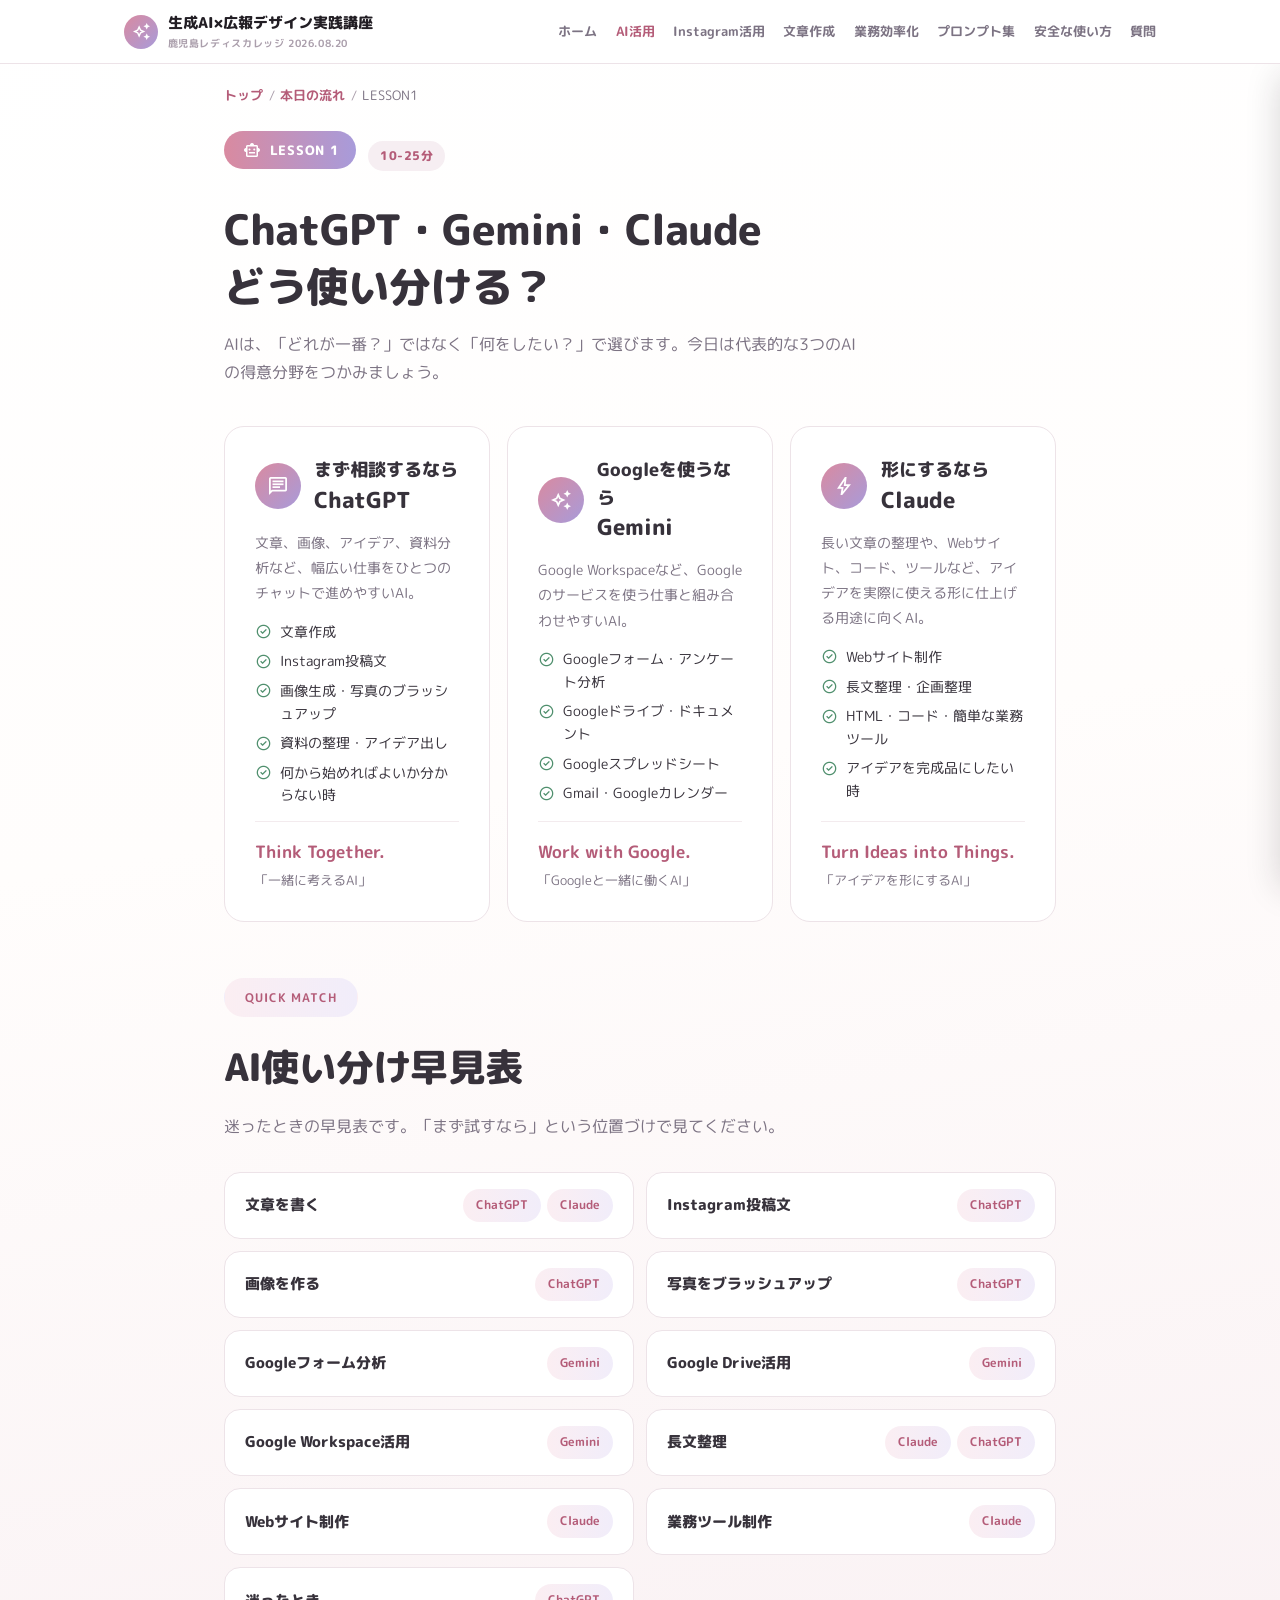
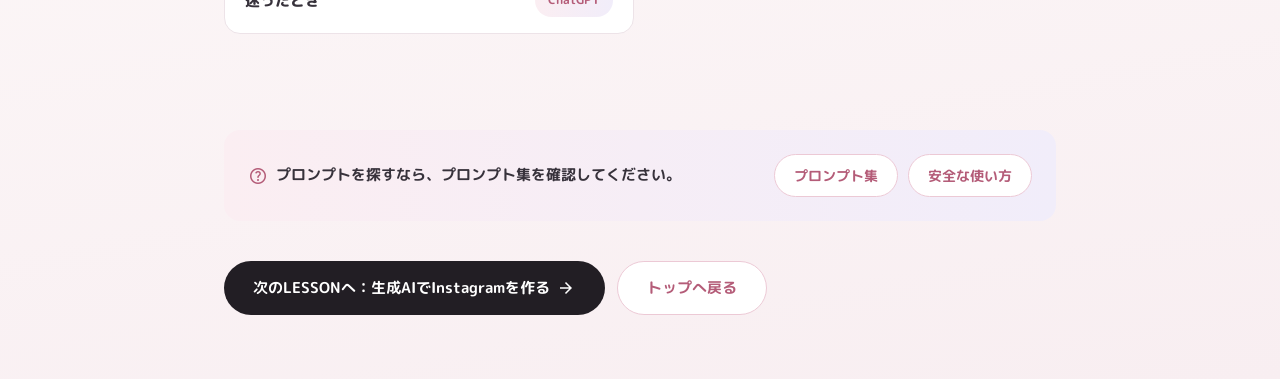
==== commit 0cdb4fd2: "v7" ====
--- a/courses/01-ai-guide.html
+++ b/courses/01-ai-guide.html
@@ -24,14 +24,14 @@
         <span>生成AI×広報デザイン実践講座<span class="sub">鹿児島レディスカレッジ 2026.08.20</span></span>
       </a>
       <nav class="header-nav" aria-label="メインメニュー">
-        <a href="../index.html">HOME</a>
-        <a href="01-ai-guide.html" class="active">AI GUIDE</a>
-        <a href="02-instagram.html">INSTAGRAM</a>
-        <a href="03-writing.html">WRITING</a>
-        <a href="04-workflow.html">WORKFLOW</a>
-        <a href="../index.html#prompts">PROMPTS</a>
-        <a href="../index.html#safety">SAFETY</a>
-        <a href="../index.html#question">QUESTION</a>
+        <a href="../index.html">ホーム</a>
+        <a href="01-ai-guide.html" class="active">AI活用</a>
+        <a href="02-instagram.html">Instagram活用</a>
+        <a href="03-writing.html">文章作成</a>
+        <a href="04-workflow.html">業務効率化</a>
+        <a href="../index.html#prompts">プロンプト集</a>
+        <a href="../index.html#safety">安全な使い方</a>
+        <a href="../index.html#question">質問</a>
       </nav>
       <button type="button" id="menuBtn" class="menu-btn" aria-expanded="false" aria-controls="mobileNav" aria-label="メニューを開く">
         <span class="material-symbols-outlined" aria-hidden="true">menu</span>
@@ -46,22 +46,22 @@
         <span class="material-symbols-outlined" aria-hidden="true">close</span>
       </button>
     </div>
-    <a href="../index.html"><span class="material-symbols-outlined" aria-hidden="true">home</span>HOME</a>
-    <a href="../index.html#agenda"><span class="material-symbols-outlined" aria-hidden="true">schedule</span>AGENDA</a>
-    <a href="01-ai-guide.html"><span class="material-symbols-outlined" aria-hidden="true">smart_toy</span>AI GUIDE</a>
-    <a href="02-instagram.html"><span class="material-symbols-outlined" aria-hidden="true">photo_camera</span>INSTAGRAM</a>
-    <a href="03-writing.html"><span class="material-symbols-outlined" aria-hidden="true">edit_note</span>WRITING</a>
-    <a href="04-workflow.html"><span class="material-symbols-outlined" aria-hidden="true">groups</span>WORKFLOW</a>
+    <a href="../index.html"><span class="material-symbols-outlined" aria-hidden="true">home</span>ホーム</a>
+    <a href="../index.html#agenda"><span class="material-symbols-outlined" aria-hidden="true">schedule</span>本日の流れ</a>
+    <a href="01-ai-guide.html"><span class="material-symbols-outlined" aria-hidden="true">smart_toy</span>AI活用</a>
+    <a href="02-instagram.html"><span class="material-symbols-outlined" aria-hidden="true">photo_camera</span>Instagram活用</a>
+    <a href="03-writing.html"><span class="material-symbols-outlined" aria-hidden="true">edit_note</span>文章作成</a>
+    <a href="04-workflow.html"><span class="material-symbols-outlined" aria-hidden="true">groups</span>業務効率化</a>
     <a href="05-improve.html"><span class="material-symbols-outlined" aria-hidden="true">trending_up</span>自分の仕事を改善</a>
-    <a href="../index.html#prompts"><span class="material-symbols-outlined" aria-hidden="true">content_copy</span>PROMPT LIBRARY</a>
-    <a href="../index.html#safety"><span class="material-symbols-outlined" aria-hidden="true">shield</span>SAFETY</a>
-    <a href="../index.html#question"><span class="material-symbols-outlined" aria-hidden="true">help</span>QUESTION</a>
+    <a href="../index.html#prompts"><span class="material-symbols-outlined" aria-hidden="true">content_copy</span>プロンプト集</a>
+    <a href="../index.html#safety"><span class="material-symbols-outlined" aria-hidden="true">shield</span>安全な使い方</a>
+    <a href="../index.html#question"><span class="material-symbols-outlined" aria-hidden="true">help</span>質問</a>
   </nav>
 
   <div class="wrap">
     <p class="breadcrumb">
       <a href="../index.html">トップ</a><span class="sep">/</span>
-      <a href="../index.html#agenda">AGENDA</a><span class="sep">/</span>
+      <a href="../index.html#agenda">本日の流れ</a><span class="sep">/</span>
       <span>LESSON1</span>
     </p>
   </div>
@@ -155,10 +155,10 @@
     </section>
 
     <div class="help-banner">
-      <p><span class="material-symbols-outlined" aria-hidden="true">help</span>プロンプトを探すなら、PROMPT LIBRARYを確認してください。</p>
+      <p><span class="material-symbols-outlined" aria-hidden="true">help</span>プロンプトを探すなら、プロンプト集を確認してください。</p>
       <div style="display:flex;gap:0.6rem;flex-wrap:wrap;">
-        <a href="../index.html#prompts" class="btn btn-outline btn-sm">PROMPT LIBRARY</a>
-        <a href="../index.html#safety" class="btn btn-outline btn-sm">SAFETY</a>
+        <a href="../index.html#prompts" class="btn btn-outline btn-sm">プロンプト集</a>
+        <a href="../index.html#safety" class="btn btn-outline btn-sm">安全な使い方</a>
       </div>
     </div>
 
@@ -169,11 +169,11 @@
   </div>
 
   <nav class="bottom-nav" aria-label="下部メニュー">
-    <a href="../index.html"><span class="material-symbols-outlined" aria-hidden="true">home</span>HOME</a>
-    <a href="01-ai-guide.html" class="active"><span class="material-symbols-outlined" aria-hidden="true">smart_toy</span>AI GUIDE</a>
-    <a href="../index.html#prompts"><span class="material-symbols-outlined" aria-hidden="true">content_copy</span>PROMPTS</a>
-    <a href="../index.html#safety"><span class="material-symbols-outlined" aria-hidden="true">shield</span>SAFETY</a>
-    <a href="../index.html#question"><span class="material-symbols-outlined" aria-hidden="true">help</span>QUESTION</a>
+    <a href="../index.html"><span class="material-symbols-outlined" aria-hidden="true">home</span>ホーム</a>
+    <a href="01-ai-guide.html" class="active"><span class="material-symbols-outlined" aria-hidden="true">smart_toy</span>AI活用</a>
+    <a href="../index.html#prompts"><span class="material-symbols-outlined" aria-hidden="true">content_copy</span>プロンプト集</a>
+    <a href="../index.html#safety"><span class="material-symbols-outlined" aria-hidden="true">shield</span>安全な使い方</a>
+    <a href="../index.html#question"><span class="material-symbols-outlined" aria-hidden="true">help</span>質問</a>
   </nav>
 
   <button type="button" id="backToTop" class="back-to-top" aria-label="トップへ戻る">
--- a/style.css
+++ b/style.css
@@ -420,13 +420,13 @@
 
 .hero-title-en {
   font-family: var(--font-display);
-  font-weight: 600;
+  font-weight: 800;
   font-size: clamp(2.6rem, 11vw, 5.6rem);
   letter-spacing: -0.02em;
-  /* 1.04だと丸ゴシックのディセンダー（g/y等の下がり)がPCの大きな文字サイズで
-     見切れるため、行間に少し余裕を持たせる */
-  line-height: 1.22;
-  padding-bottom: 0.05em;
+  /* 画像と同じ、詰まり気味の行間。ただし丸ゴシックのディセンダー（g/y等の
+     下がり）がPCの大きな文字サイズで見切れないよう、わずかに余裕を残す */
+  line-height: 1.1;
+  padding-bottom: 0.08em;
 }
 .hero-title-en .hl {
   display: block;
@@ -436,11 +436,9 @@
   transition: opacity .8s cubic-bezier(.22,1,.36,1), transform .8s cubic-bezier(.22,1,.36,1);
 }
 .hero-title-en .hl.line2 {
-  margin-top: 0.35em;
-  background: linear-gradient(90deg, var(--color-rose-deep), var(--color-lavender));
-  -webkit-background-clip: text;
-  background-clip: text;
-  color: transparent;
+  /* グラデーション＋background-clip:textは行間を詰めると文字が欠けるため、
+     サイトのメインアクセント（ローズ）の単色でバランスを取る */
+  color: var(--color-rose-deep);
   transition-delay: .12s;
 }
 .hero.is-ready .hero-eyebrow,
@@ -754,6 +752,39 @@
 .book-info .desc { list-style: none; font-size: 0.9rem; color: var(--color-text); line-height: 1.9; margin-bottom: 1.5rem; display: flex; flex-direction: column; gap: 0.15rem; }
 .book-info .desc li { display: flex; gap: 0.5rem; }
 .book-info .desc li .label { font-weight: 700; flex-shrink: 0; }
+
+/* 著作の実績を目立たせるバッジ（Amazon順位・増刷など） */
+.achievement-row {
+  display: flex;
+  flex-wrap: wrap;
+  gap: 0.6rem;
+  margin: 0.75rem 0 1.1rem;
+}
+.achievement-badge {
+  display: inline-flex;
+  align-items: center;
+  gap: 0.4rem;
+  background: linear-gradient(90deg, #ffd9a0 0%, #f3b23c 100%);
+  color: #4a3410;
+  font-weight: 800;
+  font-size: 0.85rem;
+  padding: 0.55rem 1.1rem;
+  border-radius: var(--radius-full);
+  box-shadow: 0 6px 16px -8px rgba(230,150,20,0.55);
+}
+.achievement-badge .material-symbols-outlined { font-size: 18px; color: #8a5a06; }
+.co-author-tag {
+  display: inline-flex;
+  align-items: center;
+  font-size: 0.8rem;
+  font-weight: 700;
+  color: var(--color-rose-deep);
+  background: var(--color-pill-bg);
+  padding: 0.3rem 0.8rem;
+  border-radius: var(--radius-full);
+  margin-left: 0.5rem;
+  vertical-align: middle;
+}
 
 /* ------------------------------------------------------------
    アジェンダカード（LESSON一覧）
@@ -1123,7 +1154,7 @@
   text-align: center;
   color: #fff;
 }
-.question-block .section-title-en { color: #fff; }
+.question-block .section-title { color: #fff; }
 .question-block p { color: rgba(255,255,255,0.9); font-size: 0.95rem; max-width: 480px; margin: 0 auto 1.5rem; }
 .question-block .btn-primary { background: #ffffff; color: var(--color-ink); }
 .question-block .btn-primary:hover { background: #fff5f8; }
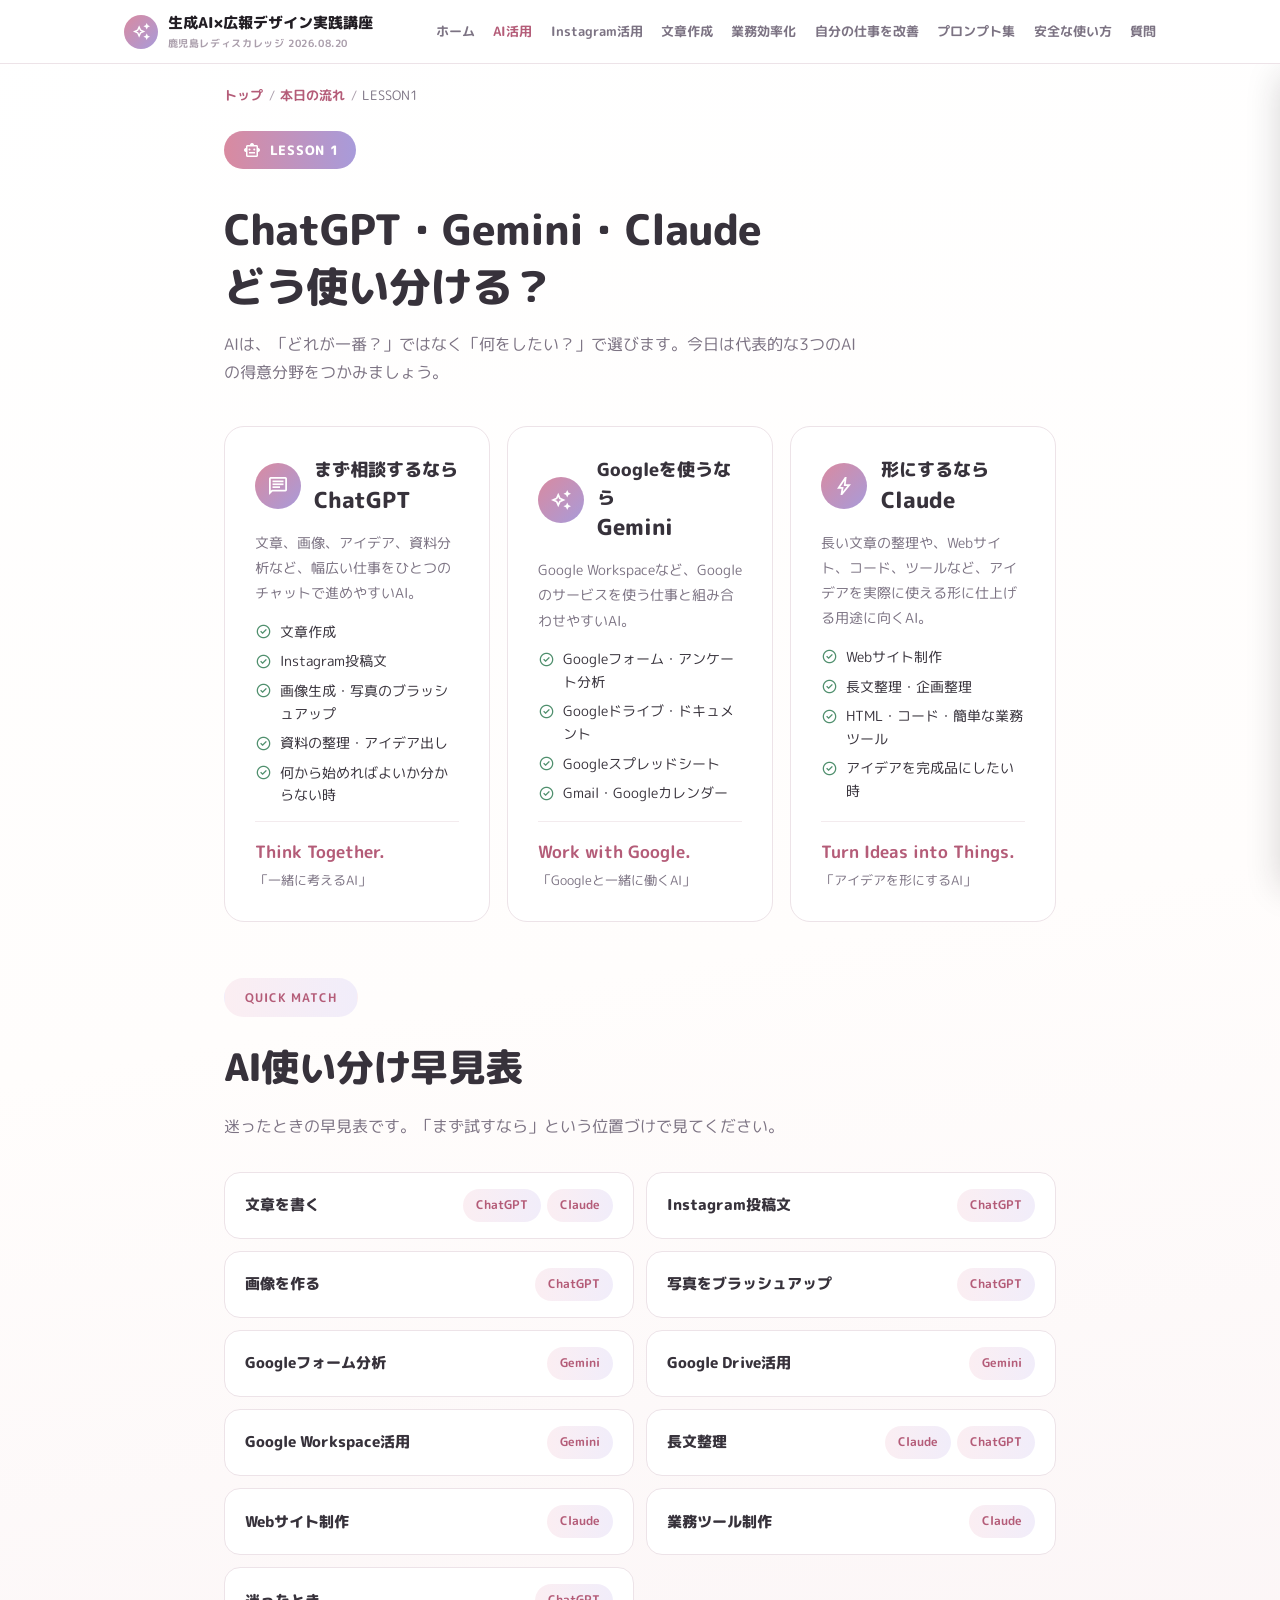
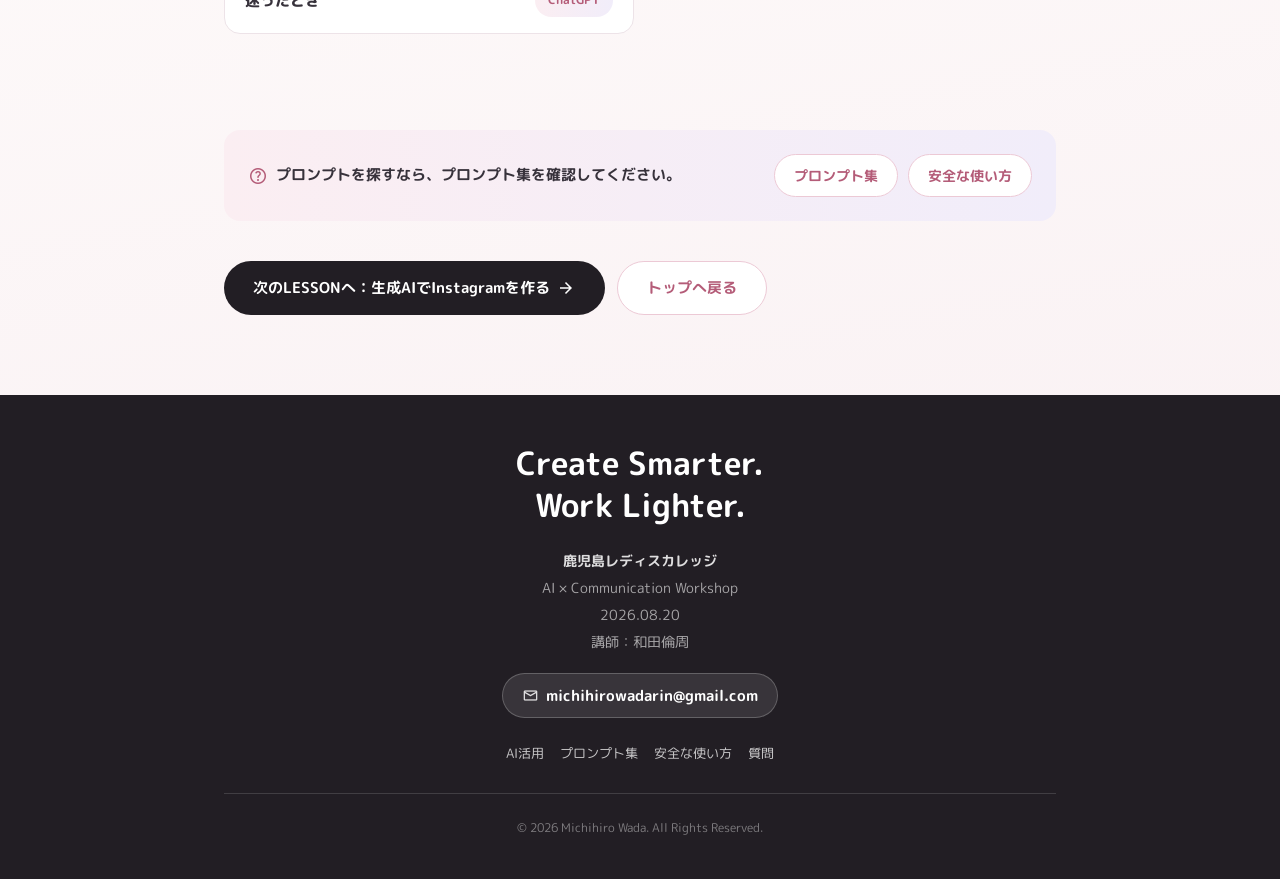
==== commit 9c31565c: "v21" ====
--- a/courses/01-ai-guide.html
+++ b/courses/01-ai-guide.html
@@ -29,6 +29,7 @@
         <a href="02-instagram.html">Instagram活用</a>
         <a href="03-writing.html">文章作成</a>
         <a href="04-workflow.html">業務効率化</a>
+        <a href="05-improve.html">自分の仕事を改善</a>
         <a href="../index.html#prompts">プロンプト集</a>
         <a href="../index.html#safety">安全な使い方</a>
         <a href="../index.html#question">質問</a>
@@ -69,7 +70,6 @@
   <section class="course-hero">
     <div class="wrap">
       <span class="course-num-badge"><span class="material-symbols-outlined" aria-hidden="true">smart_toy</span>LESSON 1</span>
-      <span class="agenda-time">10-25分</span>
       <h1>ChatGPT・Gemini・Claude<br>どう使い分ける？</h1>
       <p class="section-lead" style="margin-top:1rem;">AIは、「どれが一番？」ではなく「何をしたい？」で選びます。今日は代表的な3つのAIの得意分野をつかみましょう。</p>
     </div>
@@ -168,6 +168,30 @@
     </div>
   </div>
 
+
+  <!-- ===== フッター ===== -->
+  <footer class="site-footer">
+    <div class="wrap">
+      <p class="foot-en"><span>Create Smarter.</span><span>Work Lighter.</span></p>
+      <p class="foot-meta">
+        <strong>鹿児島レディスカレッジ</strong><br>
+        AI × Communication Workshop<br>
+        2026.08.20<br>
+        講師：和田倫周
+      </p>
+      <p class="foot-contact">
+        <a href="mailto:michihirowadarin@gmail.com"><span class="material-symbols-outlined" aria-hidden="true">mail</span>michihirowadarin@gmail.com</a>
+      </p>
+      <div class="foot-links">
+        <a href="01-ai-guide.html">AI活用</a>
+        <a href="../index.html#prompts">プロンプト集</a>
+        <a href="../index.html#safety">安全な使い方</a>
+        <a href="../index.html#question">質問</a>
+      </div>
+      <p class="foot-copy">&copy; 2026 Michihiro Wada. All Rights Reserved.</p>
+    </div>
+  </footer>
+
   <nav class="bottom-nav" aria-label="下部メニュー">
     <a href="../index.html"><span class="material-symbols-outlined" aria-hidden="true">home</span>ホーム</a>
     <a href="01-ai-guide.html" class="active"><span class="material-symbols-outlined" aria-hidden="true">smart_toy</span>AI活用</a>
--- a/style.css
+++ b/style.css
@@ -379,8 +379,9 @@
 .splash-text {
   color: #ffffff;
   font-weight: 800;
-  font-size: clamp(1.3rem, 4vw, 2.1rem);
+  font-size: clamp(1.5rem, 5.5vw, 2.6rem);
   letter-spacing: 0.02em;
+  line-height: 1.3;
   text-align: center;
   text-shadow: 0 2px 14px rgba(30,22,58,0.45);
   opacity: 0;
@@ -421,16 +422,19 @@
 .hero-title-en {
   font-family: var(--font-display);
   font-weight: 800;
-  font-size: clamp(2.6rem, 11vw, 5.6rem);
+  /* より大きく、力強く見えるサイズに拡大 */
+  font-size: clamp(3.2rem, 14vw, 7.5rem);
   letter-spacing: -0.02em;
   /* 画像と同じ、詰まり気味の行間。ただし丸ゴシックのディセンダー（g/y等の
      下がり）がPCの大きな文字サイズで見切れないよう、わずかに余裕を残す */
   line-height: 1.1;
-  padding-bottom: 0.08em;
+  padding-bottom: 0.1em;
 }
 .hero-title-en .hl {
   display: block;
   color: var(--color-ink);
+  /* 文字を見やすく装飾する、控えめな立体感のドロップシャドウ */
+  text-shadow: 0 6px 24px rgba(34,30,36,0.14);
   opacity: 0;
   transform: translateY(22px);
   transition: opacity .8s cubic-bezier(.22,1,.36,1), transform .8s cubic-bezier(.22,1,.36,1);
@@ -439,6 +443,7 @@
   /* グラデーション＋background-clip:textは行間を詰めると文字が欠けるため、
      サイトのメインアクセント（ローズ）の単色でバランスを取る */
   color: var(--color-rose-deep);
+  text-shadow: 0 6px 24px rgba(180,92,120,0.22);
   transition-delay: .12s;
 }
 .hero.is-ready .hero-eyebrow,
@@ -1263,6 +1268,21 @@
 .site-footer .foot-en span { display: block; }
 .site-footer .foot-meta { font-size: 0.85rem; color: rgba(255,255,255,0.6); line-height: 2; }
 .site-footer .foot-meta strong { color: rgba(255,255,255,0.85); }
+.site-footer .foot-contact { margin-top: 1.1rem; }
+.site-footer .foot-contact a {
+  display: inline-flex;
+  align-items: center;
+  gap: 0.4rem;
+  font-weight: 700;
+  font-size: 0.92rem;
+  color: #ffffff;
+  background: rgba(255,255,255,0.1);
+  border: 1px solid rgba(255,255,255,0.22);
+  padding: 0.55rem 1.2rem;
+  border-radius: var(--radius-full);
+}
+.site-footer .foot-contact a:hover { background: rgba(255,255,255,0.18); }
+.site-footer .foot-contact .material-symbols-outlined { font-size: 17px; color: rgba(255,255,255,0.85); }
 .site-footer .foot-links {
   display: flex; justify-content: center; flex-wrap: wrap; gap: 1rem;
   margin: 1.5rem 0; font-size: 0.82rem;
